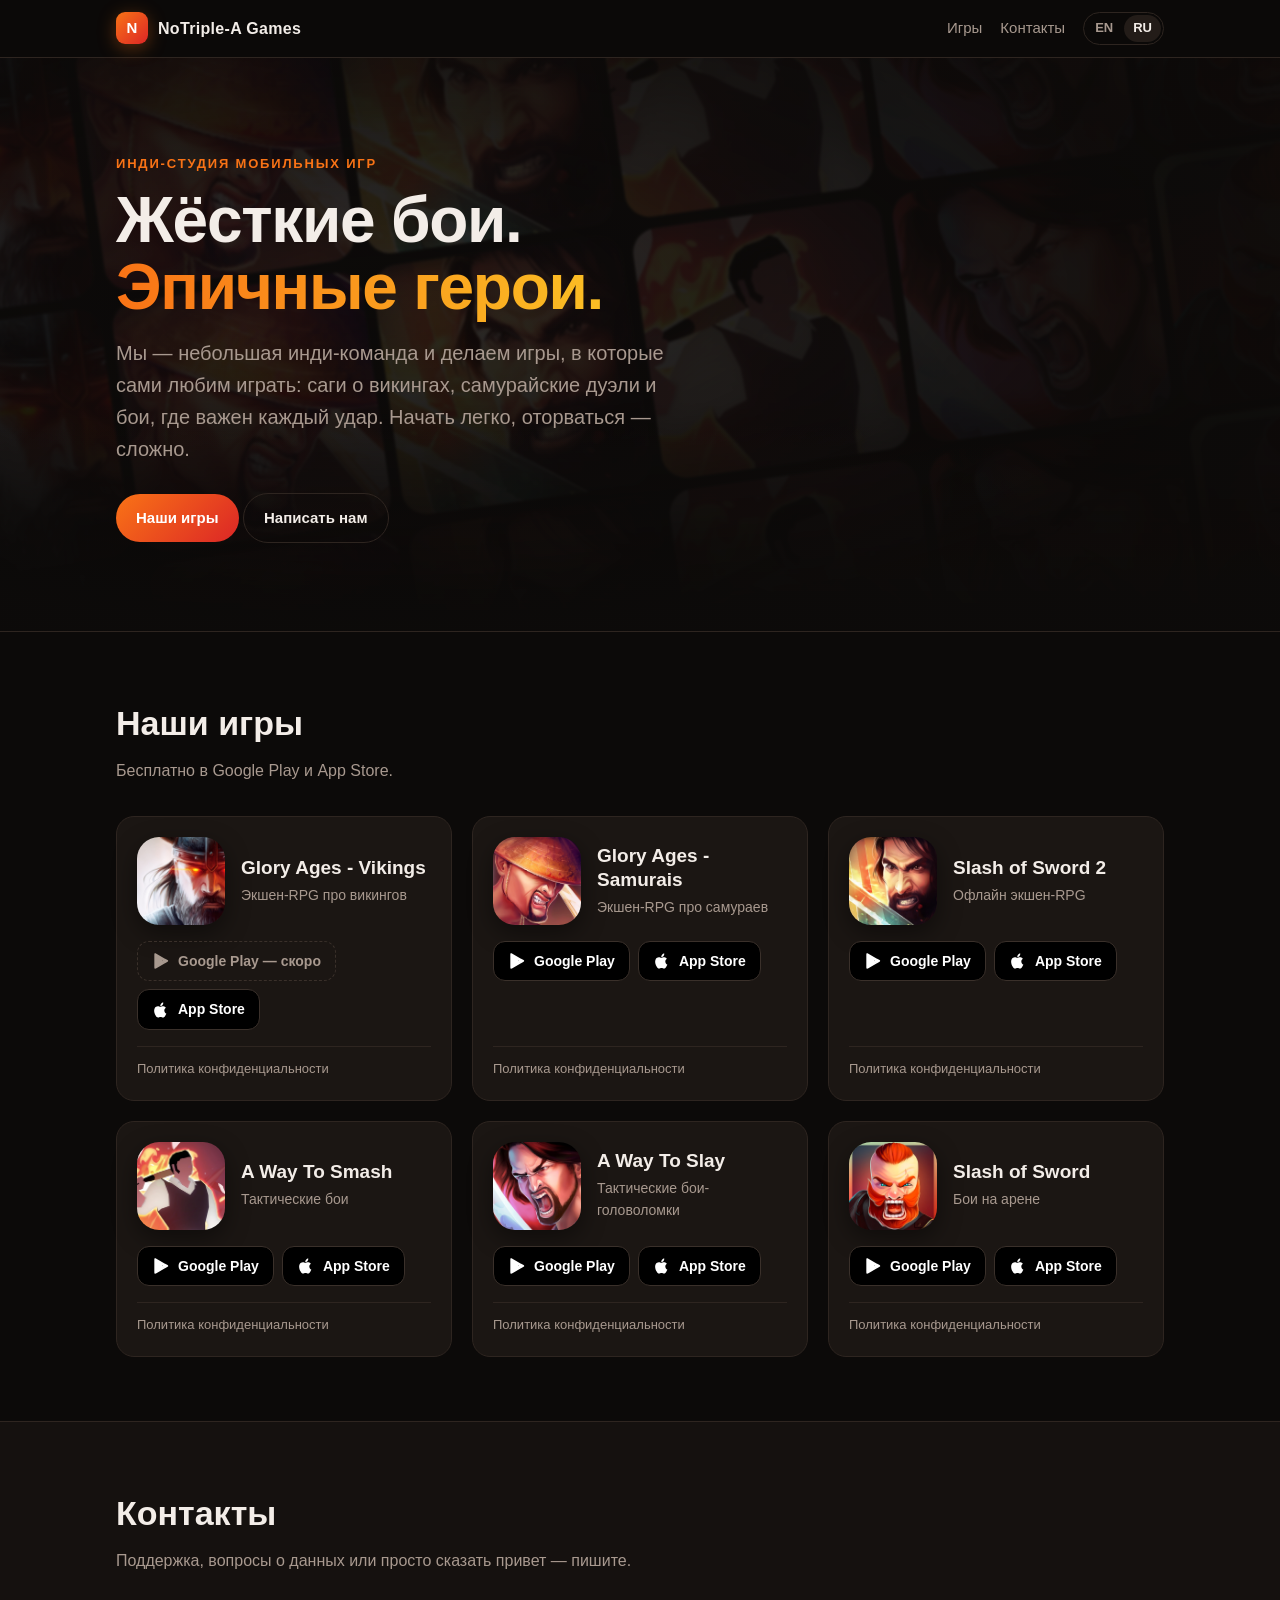
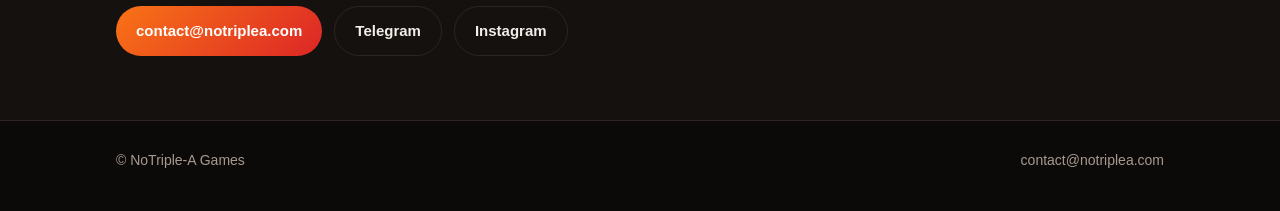
==== ru/index.html @ c4128b80 "Сайт на двух языках (EN/RU), новый текст главной, место под логотип Co-Authored-By: Claude Opus 5.5 " ====
<!doctype html>
<html lang="ru">
<head>
<meta charset="utf-8">
<meta name="viewport" content="width=device-width, initial-scale=1">
<title>NoTriple-A Games — мобильные экшен-игры</title>
<meta name="description" content="NoTriple-A Games — небольшая инди-студия: экшен-RPG и тактические бои для Android и iOS.">
<meta name="theme-color" content="#0c0a09">
<link rel="canonical" href="https://notriplea.com/ru/">
<link rel="alternate" hreflang="en" href="https://notriplea.com/">
<link rel="alternate" hreflang="ru" href="https://notriplea.com/ru/">
<link rel="alternate" hreflang="x-default" href="https://notriplea.com/">
<link rel="icon" href="data:image/svg+xml,%3Csvg xmlns='http://www.w3.org/2000/svg' viewBox='0 0 64 64'%3E%3Cdefs%3E%3ClinearGradient id='g' x1='0' y1='0' x2='1' y2='1'%3E%3Cstop offset='0' stop-color='%23f97316'/%3E%3Cstop offset='1' stop-color='%23dc2626'/%3E%3C/linearGradient%3E%3C/defs%3E%3Crect width='64' height='64' rx='16' fill='url(%23g)'/%3E%3Ctext x='32' y='44' font-family='Arial,sans-serif' font-size='34' font-weight='900' text-anchor='middle' fill='white'%3EN%3C/text%3E%3C/svg%3E">
<meta property="og:type" content="website">
<meta property="og:site_name" content="NoTriple-A Games">
<meta property="og:title" content="NoTriple-A Games — мобильные экшен-игры">
<meta property="og:description" content="NoTriple-A Games — небольшая инди-студия: экшен-RPG и тактические бои для Android и iOS.">
<meta property="og:url" content="https://notriplea.com/ru/">
<meta property="og:image" content="https://notriplea.com/assets/icons/glory-ages-vikings.jpg">
<link rel="stylesheet" href="/style.css">
</head>
<body>
<header class="topbar"><div class="inner">
  <a class="brand" href="/ru/"><span class="mark">N</span>NoTriple-A Games</a>
  <nav><a href="/ru/#games">Игры</a> <a href="/ru/#contact">Контакты</a> <span class="lang"><a href="/" data-lang="en">EN</a> <strong>RU</strong></span></nav>
</div></header>

<section class="hero">
  <div class="mosaic" aria-hidden="true"><img src="/assets/icons/glory-ages-vikings.jpg" alt=""><img src="/assets/icons/glory-ages-samurais.jpg" alt=""><img src="/assets/icons/slash-of-sword-2.jpg" alt=""><img src="/assets/icons/a-way-to-smash.jpg" alt=""><img src="/assets/icons/a-way-to-slay.jpg" alt=""><img src="/assets/icons/slash-of-sword.jpg" alt=""><img src="/assets/icons/glory-ages-vikings.jpg" alt=""><img src="/assets/icons/glory-ages-samurais.jpg" alt=""><img src="/assets/icons/slash-of-sword-2.jpg" alt=""><img src="/assets/icons/a-way-to-smash.jpg" alt=""><img src="/assets/icons/a-way-to-slay.jpg" alt=""><img src="/assets/icons/slash-of-sword.jpg" alt=""><img src="/assets/icons/glory-ages-vikings.jpg" alt=""><img src="/assets/icons/glory-ages-samurais.jpg" alt=""><img src="/assets/icons/slash-of-sword-2.jpg" alt=""><img src="/assets/icons/a-way-to-smash.jpg" alt=""><img src="/assets/icons/a-way-to-slay.jpg" alt=""><img src="/assets/icons/slash-of-sword.jpg" alt=""><img src="/assets/icons/glory-ages-vikings.jpg" alt=""><img src="/assets/icons/glory-ages-samurais.jpg" alt=""><img src="/assets/icons/slash-of-sword-2.jpg" alt=""><img src="/assets/icons/a-way-to-smash.jpg" alt=""><img src="/assets/icons/a-way-to-slay.jpg" alt=""><img src="/assets/icons/slash-of-sword.jpg" alt=""></div>
  <div class="content">
    <p class="eyebrow">Инди-студия мобильных игр</p>
    <h1>Жёсткие бои.<br><span>Эпичные герои.</span></h1>
    <p class="lead">Мы — небольшая инди-команда и делаем игры, в которые сами любим играть: саги о викингах, самурайские дуэли и бои, где важен каждый удар. Начать легко, оторваться — сложно.</p>
    <a class="btn" href="#games">Наши игры</a>
    <a class="btn ghost" href="#contact">Написать нам</a>
  </div>
</section>

<section class="section" id="games">
  <h2>Наши игры</h2>
  <p class="sub">Бесплатно в Google Play и App Store.</p>
  <ul class="games">
  <li class="game">
    <div class="head">
      <img class="icon" src="/assets/icons/glory-ages-vikings.jpg" alt="Glory Ages - Vikings — иконка" width="88" height="88" loading="lazy">
      <div><h3>Glory Ages - Vikings</h3><p class="tag">Экшен-RPG про викингов</p></div>
    </div>
    <div class="stores">
      <span class="store soon"><svg viewBox="0 0 24 24" aria-hidden="true"><path d="M3.6 1.8c-.3.3-.5.8-.5 1.4v17.6c0 .6.2 1.1.5 1.4l.1.1L13.5 12v-.2L3.7 1.7l-.1.1zm13.2 13.5L13.5 12v-.2l3.3-3.3.1.1 3.9 2.2c1.1.6 1.1 1.7 0 2.3l-3.9 2.2h-.1zm-.1.1L13.5 12 3.6 21.9c.4.4 1 .4 1.7.1l11.4-6.6M16.7 8.6 5.3 2c-.7-.4-1.3-.3-1.7.1l9.9 9.9 3.2-3.4z"/></svg>Google Play — скоро</span>
      <a class="store" href="https://apps.apple.com/app/id6754191922" target="_blank" rel="noopener"><svg viewBox="0 0 24 24" aria-hidden="true"><path d="M16.4 12.6c0-2.5 2-3.6 2.1-3.7-1.2-1.7-3-1.9-3.6-2-1.5-.2-3 .9-3.8.9-.8 0-2-.9-3.3-.9-1.7 0-3.3 1-4.1 2.5-1.8 3.1-.5 7.6 1.3 10.1.8 1.2 1.8 2.6 3.1 2.5 1.3-.1 1.7-.8 3.3-.8 1.5 0 1.9.8 3.3.8 1.4 0 2.2-1.2 3-2.5 1-1.4 1.4-2.8 1.4-2.8s-2.7-1-2.7-4.1zM14 5.2c.7-.8 1.2-2 1-3.2-1 0-2.2.7-2.9 1.5-.6.7-1.2 1.9-1 3.1 1.1.1 2.2-.6 2.9-1.4z"/></svg>App Store</a>
    </div>
    <div class="legal"><a href="/glory-ages-vikings/privacy/ru/">Политика конфиденциальности</a></div>
  </li>
  <li class="game">
    <div class="head">
      <img class="icon" src="/assets/icons/glory-ages-samurais.jpg" alt="Glory Ages - Samurais — иконка" width="88" height="88" loading="lazy">
      <div><h3>Glory Ages - Samurais</h3><p class="tag">Экшен-RPG про самураев</p></div>
    </div>
    <div class="stores">
      <a class="store" href="https://play.google.com/store/apps/details?id=com.lalapp.gloryagessamurais" target="_blank" rel="noopener"><svg viewBox="0 0 24 24" aria-hidden="true"><path d="M3.6 1.8c-.3.3-.5.8-.5 1.4v17.6c0 .6.2 1.1.5 1.4l.1.1L13.5 12v-.2L3.7 1.7l-.1.1zm13.2 13.5L13.5 12v-.2l3.3-3.3.1.1 3.9 2.2c1.1.6 1.1 1.7 0 2.3l-3.9 2.2h-.1zm-.1.1L13.5 12 3.6 21.9c.4.4 1 .4 1.7.1l11.4-6.6M16.7 8.6 5.3 2c-.7-.4-1.3-.3-1.7.1l9.9 9.9 3.2-3.4z"/></svg>Google Play</a>
      <a class="store" href="https://apps.apple.com/app/id1440521281" target="_blank" rel="noopener"><svg viewBox="0 0 24 24" aria-hidden="true"><path d="M16.4 12.6c0-2.5 2-3.6 2.1-3.7-1.2-1.7-3-1.9-3.6-2-1.5-.2-3 .9-3.8.9-.8 0-2-.9-3.3-.9-1.7 0-3.3 1-4.1 2.5-1.8 3.1-.5 7.6 1.3 10.1.8 1.2 1.8 2.6 3.1 2.5 1.3-.1 1.7-.8 3.3-.8 1.5 0 1.9.8 3.3.8 1.4 0 2.2-1.2 3-2.5 1-1.4 1.4-2.8 1.4-2.8s-2.7-1-2.7-4.1zM14 5.2c.7-.8 1.2-2 1-3.2-1 0-2.2.7-2.9 1.5-.6.7-1.2 1.9-1 3.1 1.1.1 2.2-.6 2.9-1.4z"/></svg>App Store</a>
    </div>
    <div class="legal"><a href="/glory-ages-samurais/privacy/ru/">Политика конфиденциальности</a></div>
  </li>
  <li class="game">
    <div class="head">
      <img class="icon" src="/assets/icons/slash-of-sword-2.jpg" alt="Slash of Sword 2 — иконка" width="88" height="88" loading="lazy">
      <div><h3>Slash of Sword 2</h3><p class="tag">Офлайн экшен-RPG</p></div>
    </div>
    <div class="stores">
      <a class="store" href="https://play.google.com/store/apps/details?id=com.Notriplea.SlashOfSwordRebelliousJousting" target="_blank" rel="noopener"><svg viewBox="0 0 24 24" aria-hidden="true"><path d="M3.6 1.8c-.3.3-.5.8-.5 1.4v17.6c0 .6.2 1.1.5 1.4l.1.1L13.5 12v-.2L3.7 1.7l-.1.1zm13.2 13.5L13.5 12v-.2l3.3-3.3.1.1 3.9 2.2c1.1.6 1.1 1.7 0 2.3l-3.9 2.2h-.1zm-.1.1L13.5 12 3.6 21.9c.4.4 1 .4 1.7.1l11.4-6.6M16.7 8.6 5.3 2c-.7-.4-1.3-.3-1.7.1l9.9 9.9 3.2-3.4z"/></svg>Google Play</a>
      <a class="store" href="https://apps.apple.com/app/id1526820470" target="_blank" rel="noopener"><svg viewBox="0 0 24 24" aria-hidden="true"><path d="M16.4 12.6c0-2.5 2-3.6 2.1-3.7-1.2-1.7-3-1.9-3.6-2-1.5-.2-3 .9-3.8.9-.8 0-2-.9-3.3-.9-1.7 0-3.3 1-4.1 2.5-1.8 3.1-.5 7.6 1.3 10.1.8 1.2 1.8 2.6 3.1 2.5 1.3-.1 1.7-.8 3.3-.8 1.5 0 1.9.8 3.3.8 1.4 0 2.2-1.2 3-2.5 1-1.4 1.4-2.8 1.4-2.8s-2.7-1-2.7-4.1zM14 5.2c.7-.8 1.2-2 1-3.2-1 0-2.2.7-2.9 1.5-.6.7-1.2 1.9-1 3.1 1.1.1 2.2-.6 2.9-1.4z"/></svg>App Store</a>
    </div>
    <div class="legal"><a href="/slash-of-sword-2/privacy/ru/">Политика конфиденциальности</a></div>
  </li>
  <li class="game">
    <div class="head">
      <img class="icon" src="/assets/icons/a-way-to-smash.jpg" alt="A Way To Smash — иконка" width="88" height="88" loading="lazy">
      <div><h3>A Way To Smash</h3><p class="tag">Тактические бои</p></div>
    </div>
    <div class="stores">
      <a class="store" href="https://play.google.com/store/apps/details?id=com.notriplea.awaytosmash" target="_blank" rel="noopener"><svg viewBox="0 0 24 24" aria-hidden="true"><path d="M3.6 1.8c-.3.3-.5.8-.5 1.4v17.6c0 .6.2 1.1.5 1.4l.1.1L13.5 12v-.2L3.7 1.7l-.1.1zm13.2 13.5L13.5 12v-.2l3.3-3.3.1.1 3.9 2.2c1.1.6 1.1 1.7 0 2.3l-3.9 2.2h-.1zm-.1.1L13.5 12 3.6 21.9c.4.4 1 .4 1.7.1l11.4-6.6M16.7 8.6 5.3 2c-.7-.4-1.3-.3-1.7.1l9.9 9.9 3.2-3.4z"/></svg>Google Play</a>
      <a class="store" href="https://apps.apple.com/app/id6447623271" target="_blank" rel="noopener"><svg viewBox="0 0 24 24" aria-hidden="true"><path d="M16.4 12.6c0-2.5 2-3.6 2.1-3.7-1.2-1.7-3-1.9-3.6-2-1.5-.2-3 .9-3.8.9-.8 0-2-.9-3.3-.9-1.7 0-3.3 1-4.1 2.5-1.8 3.1-.5 7.6 1.3 10.1.8 1.2 1.8 2.6 3.1 2.5 1.3-.1 1.7-.8 3.3-.8 1.5 0 1.9.8 3.3.8 1.4 0 2.2-1.2 3-2.5 1-1.4 1.4-2.8 1.4-2.8s-2.7-1-2.7-4.1zM14 5.2c.7-.8 1.2-2 1-3.2-1 0-2.2.7-2.9 1.5-.6.7-1.2 1.9-1 3.1 1.1.1 2.2-.6 2.9-1.4z"/></svg>App Store</a>
    </div>
    <div class="legal"><a href="/a-way-to-smash/privacy/ru/">Политика конфиденциальности</a></div>
  </li>
  <li class="game">
    <div class="head">
      <img class="icon" src="/assets/icons/a-way-to-slay.jpg" alt="A Way To Slay — иконка" width="88" height="88" loading="lazy">
      <div><h3>A Way To Slay</h3><p class="tag">Тактические бои-головоломки</p></div>
    </div>
    <div class="stores">
      <a class="store" href="https://play.google.com/store/apps/details?id=com.lalapp.waytoslay" target="_blank" rel="noopener"><svg viewBox="0 0 24 24" aria-hidden="true"><path d="M3.6 1.8c-.3.3-.5.8-.5 1.4v17.6c0 .6.2 1.1.5 1.4l.1.1L13.5 12v-.2L3.7 1.7l-.1.1zm13.2 13.5L13.5 12v-.2l3.3-3.3.1.1 3.9 2.2c1.1.6 1.1 1.7 0 2.3l-3.9 2.2h-.1zm-.1.1L13.5 12 3.6 21.9c.4.4 1 .4 1.7.1l11.4-6.6M16.7 8.6 5.3 2c-.7-.4-1.3-.3-1.7.1l9.9 9.9 3.2-3.4z"/></svg>Google Play</a>
      <a class="store" href="https://apps.apple.com/app/id1416226967" target="_blank" rel="noopener"><svg viewBox="0 0 24 24" aria-hidden="true"><path d="M16.4 12.6c0-2.5 2-3.6 2.1-3.7-1.2-1.7-3-1.9-3.6-2-1.5-.2-3 .9-3.8.9-.8 0-2-.9-3.3-.9-1.7 0-3.3 1-4.1 2.5-1.8 3.1-.5 7.6 1.3 10.1.8 1.2 1.8 2.6 3.1 2.5 1.3-.1 1.7-.8 3.3-.8 1.5 0 1.9.8 3.3.8 1.4 0 2.2-1.2 3-2.5 1-1.4 1.4-2.8 1.4-2.8s-2.7-1-2.7-4.1zM14 5.2c.7-.8 1.2-2 1-3.2-1 0-2.2.7-2.9 1.5-.6.7-1.2 1.9-1 3.1 1.1.1 2.2-.6 2.9-1.4z"/></svg>App Store</a>
    </div>
    <div class="legal"><a href="/a-way-to-slay/privacy/ru/">Политика конфиденциальности</a></div>
  </li>
  <li class="game">
    <div class="head">
      <img class="icon" src="/assets/icons/slash-of-sword.jpg" alt="Slash of Sword — иконка" width="88" height="88" loading="lazy">
      <div><h3>Slash of Sword</h3><p class="tag">Бои на арене</p></div>
    </div>
    <div class="stores">
      <a class="store" href="https://play.google.com/store/apps/details?id=com.lalapp.slashofsword" target="_blank" rel="noopener"><svg viewBox="0 0 24 24" aria-hidden="true"><path d="M3.6 1.8c-.3.3-.5.8-.5 1.4v17.6c0 .6.2 1.1.5 1.4l.1.1L13.5 12v-.2L3.7 1.7l-.1.1zm13.2 13.5L13.5 12v-.2l3.3-3.3.1.1 3.9 2.2c1.1.6 1.1 1.7 0 2.3l-3.9 2.2h-.1zm-.1.1L13.5 12 3.6 21.9c.4.4 1 .4 1.7.1l11.4-6.6M16.7 8.6 5.3 2c-.7-.4-1.3-.3-1.7.1l9.9 9.9 3.2-3.4z"/></svg>Google Play</a>
      <a class="store" href="https://apps.apple.com/app/id1349721463" target="_blank" rel="noopener"><svg viewBox="0 0 24 24" aria-hidden="true"><path d="M16.4 12.6c0-2.5 2-3.6 2.1-3.7-1.2-1.7-3-1.9-3.6-2-1.5-.2-3 .9-3.8.9-.8 0-2-.9-3.3-.9-1.7 0-3.3 1-4.1 2.5-1.8 3.1-.5 7.6 1.3 10.1.8 1.2 1.8 2.6 3.1 2.5 1.3-.1 1.7-.8 3.3-.8 1.5 0 1.9.8 3.3.8 1.4 0 2.2-1.2 3-2.5 1-1.4 1.4-2.8 1.4-2.8s-2.7-1-2.7-4.1zM14 5.2c.7-.8 1.2-2 1-3.2-1 0-2.2.7-2.9 1.5-.6.7-1.2 1.9-1 3.1 1.1.1 2.2-.6 2.9-1.4z"/></svg>App Store</a>
    </div>
    <div class="legal"><a href="/slash-of-sword/privacy/ru/">Политика конфиденциальности</a></div>
  </li>
  </ul>
</section>

<section class="contact" id="contact">
  <div class="section">
    <h2>Контакты</h2>
    <p class="sub">Поддержка, вопросы о данных или просто сказать привет — пишите.</p>
    <div class="links">
      <a class="btn" href="mailto:contact@notriplea.com">contact@notriplea.com</a>
      <a class="btn ghost" href="https://t.me/NoTripleA" target="_blank" rel="noopener">Telegram</a>
      <a class="btn ghost" href="https://www.instagram.com/notriplea/" target="_blank" rel="noopener">Instagram</a>
    </div>
  </div>
</section>

<footer class="site">
  <span>© NoTriple-A Games</span>
  <span><a href="mailto:contact@notriplea.com">contact@notriplea.com</a></span>
</footer>
<script>
(function(){
  try {
    document.querySelectorAll('[data-lang]').forEach(function(a){
      a.addEventListener('click', function(){ localStorage.setItem('lang', a.getAttribute('data-lang')); });
    });
    if (location.pathname === '/' && !localStorage.getItem('lang') &&
        /^ru|^uk|^be|^kk|^uz/i.test(navigator.language || '')) location.replace('/ru/');
  } catch (e) {}
})();
</script>
</body>
</html>
---- style.css ----
:root {
  --bg: #0c0a09;
  --bg-2: #15110f;
  --card: #1b1613;
  --card-hover: #231c18;
  --line: #2e2520;
  --text: #f3ede8;
  --muted: #a8998f;
  --accent: #f97316;
  --accent-2: #dc2626;
  --radius: 18px;
  --max: 1080px;
}
* { box-sizing: border-box; }
html { scroll-behavior: smooth; }
body {
  margin: 0;
  background: var(--bg);
  color: var(--text);
  font: 16px/1.6 "Inter", -apple-system, BlinkMacSystemFont, "Segoe UI", Roboto, Arial, sans-serif;
  -webkit-font-smoothing: antialiased;
}
a { color: var(--accent); text-decoration: none; }
a:hover { text-decoration: underline; }
img { display: block; max-width: 100%; }

/* ---------- шапка ---------- */
.topbar {
  position: sticky; top: 0; z-index: 10;
  background: rgba(12, 10, 9, 0.82);
  backdrop-filter: blur(12px); -webkit-backdrop-filter: blur(12px);
  border-bottom: 1px solid var(--line);
}
.topbar .inner {
  max-width: var(--max); margin: 0 auto; padding: 12px 16px;
  display: flex; align-items: center; justify-content: space-between; gap: 16px;
}
.brand { display: flex; align-items: center; gap: 10px; color: var(--text); font-weight: 800; letter-spacing: 0.02em; }
.brand:hover { text-decoration: none; }
.brand .mark {
  width: 32px; height: 32px; border-radius: 9px;
  background: linear-gradient(135deg, var(--accent), var(--accent-2));
  display: grid; place-items: center; color: #fff; font-weight: 900; font-size: 15px;
  box-shadow: 0 4px 18px rgba(249, 115, 22, 0.35);
}
.topbar nav { display: flex; gap: 18px; font-size: 15px; }
.topbar nav a { color: var(--muted); }
.topbar nav a:hover, .topbar nav strong { color: var(--text); text-decoration: none; }

/* ---------- главная: обложка ---------- */
.hero { position: relative; overflow: hidden; border-bottom: 1px solid var(--line); }
.hero .mosaic {
  position: absolute; inset: -40px; display: grid;
  grid-template-columns: repeat(6, 1fr); gap: 10px;
  transform: rotate(-8deg) scale(1.15); opacity: 0.22; filter: saturate(1.1) blur(1px);
}
.hero .mosaic img { width: 100%; aspect-ratio: 1; object-fit: cover; border-radius: 22px; }
.hero::after {
  content: ""; position: absolute; inset: 0;
  background:
    radial-gradient(ellipse at 30% 40%, rgba(12, 10, 9, 0.35), rgba(12, 10, 9, 0.92) 70%),
    linear-gradient(to bottom, rgba(12, 10, 9, 0) 60%, var(--bg));
}
.hero .content { position: relative; z-index: 1; max-width: var(--max); margin: 0 auto; padding: 96px 16px 88px; }
.eyebrow { color: var(--accent); font-weight: 700; text-transform: uppercase; letter-spacing: 0.14em; font-size: 13px; margin: 0 0 12px; }
.hero h1 { font-size: clamp(36px, 7vw, 64px); line-height: 1.05; margin: 0 0 16px; font-weight: 900; letter-spacing: -0.02em; }
.hero h1 span {
  background: linear-gradient(90deg, var(--accent), #fbbf24);
  -webkit-background-clip: text; background-clip: text; color: transparent;
}
.hero p.lead { color: var(--muted); font-size: clamp(17px, 2.4vw, 20px); max-width: 560px; margin: 0 0 28px; }
.btn {
  display: inline-flex; align-items: center; gap: 8px;
  padding: 12px 20px; border-radius: 999px; font-weight: 700; font-size: 15px;
  background: linear-gradient(135deg, var(--accent), var(--accent-2)); color: #fff;
}
.btn:hover { text-decoration: none; filter: brightness(1.08); }
.btn.ghost { background: transparent; border: 1px solid var(--line); color: var(--text); }

/* ---------- секции ---------- */
.section { max-width: var(--max); margin: 0 auto; padding: 64px 16px; }
.section h2 { font-size: clamp(26px, 4vw, 34px); margin: 0 0 8px; font-weight: 800; }
.section .sub { color: var(--muted); margin: 0 0 32px; }

/* ---------- карточки игр ---------- */
.games { display: grid; grid-template-columns: repeat(auto-fill, minmax(min(300px, 100%), 1fr)); gap: 20px; list-style: none; margin: 0; padding: 0; }
.game {
  background: var(--card); border: 1px solid var(--line); border-radius: var(--radius);
  padding: 20px; display: flex; flex-direction: column; gap: 16px;
  transition: transform 0.2s ease, background 0.2s ease, border-color 0.2s ease;
}
.game:hover { transform: translateY(-3px); background: var(--card-hover); border-color: rgba(249, 115, 22, 0.35); }
.game .head { display: flex; gap: 16px; align-items: center; }
.game .icon { width: 88px; height: 88px; border-radius: 22px; object-fit: cover; flex: none; box-shadow: 0 8px 24px rgba(0, 0, 0, 0.45); }
.game h3 { margin: 0 0 4px; font-size: 19px; line-height: 1.25; }
.game .tag { color: var(--muted); font-size: 14px; margin: 0; }
.stores { display: flex; gap: 8px; flex-wrap: wrap; }
.store {
  display: inline-flex; align-items: center; gap: 8px;
  padding: 8px 14px; border-radius: 12px; font-size: 14px; font-weight: 600;
  background: #000; border: 1px solid #3a302a; color: #fff;
}
.store:hover { text-decoration: none; border-color: var(--accent); }
.store svg { width: 18px; height: 18px; fill: currentColor; }
.store.soon { color: var(--muted); background: transparent; border-style: dashed; cursor: default; }
.game .legal { font-size: 13px; color: var(--muted); margin-top: auto; padding-top: 12px; border-top: 1px solid var(--line); }
.game .legal a { color: var(--muted); }
.game .legal a:hover { color: var(--text); }

/* ---------- контакты ---------- */
.contact { background: var(--bg-2); border-top: 1px solid var(--line); border-bottom: 1px solid var(--line); }
.contact .links { display: flex; gap: 12px; flex-wrap: wrap; }

/* ---------- подвал ---------- */
footer.site { max-width: var(--max); margin: 0 auto; padding: 28px 16px 40px; color: var(--muted); font-size: 14px; display: flex; justify-content: space-between; gap: 12px; flex-wrap: wrap; }
footer.site a { color: var(--muted); }

/* ---------- страница политики ---------- */
.doc { max-width: 760px; margin: 0 auto; padding: 48px 16px 64px; }
.doc .game-chip { display: flex; align-items: center; gap: 14px; margin-bottom: 20px; }
.doc .game-chip img { width: 56px; height: 56px; border-radius: 14px; object-fit: cover; }
.doc h1 { font-size: clamp(28px, 5vw, 38px); line-height: 1.15; margin: 0 0 6px; font-weight: 800; }
.doc .meta { color: var(--muted); margin: 0; }
.doc h2 { font-size: 21px; margin: 40px 0 10px; padding-top: 20px; border-top: 1px solid var(--line); }
.doc h3 { font-size: 17px; margin: 24px 0 6px; color: #fde0c8; }
.doc p, .doc li { color: #ddd3cc; overflow-wrap: anywhere; }
.doc ul { padding-left: 22px; }
.doc li { margin: 6px 0; }
.doc strong { color: var(--text); }
.doc .card {
  background: linear-gradient(135deg, rgba(249, 115, 22, 0.12), rgba(220, 38, 38, 0.06));
  border: 1px solid rgba(249, 115, 22, 0.3); border-radius: var(--radius); padding: 18px 22px; margin: 28px 0 8px;
}
.doc .card p { margin: 0; }

@media (max-width: 560px) {
  .topbar nav { gap: 12px; font-size: 14px; }
  .hero .content { padding: 72px 16px 64px; }
  .hero .mosaic { grid-template-columns: repeat(4, 1fr); }
  .game .icon { width: 72px; height: 72px; border-radius: 18px; }
}

/* ---------- логотип и языки ---------- */
.brand .logo { height: 34px; width: auto; }
.topbar nav { align-items: center; }
.topbar .lang { display: inline-flex; gap: 2px; padding: 2px; border: 1px solid var(--line); border-radius: 999px; font-size: 13px; font-weight: 700; }
.topbar .lang a, .topbar .lang strong { padding: 3px 9px; border-radius: 999px; }
.topbar .lang strong { background: var(--card-hover); color: var(--text); }
.brand { white-space: nowrap; }
@media (max-width: 560px) { .brand { font-size: 15px; } .topbar nav > a { display: none; } }
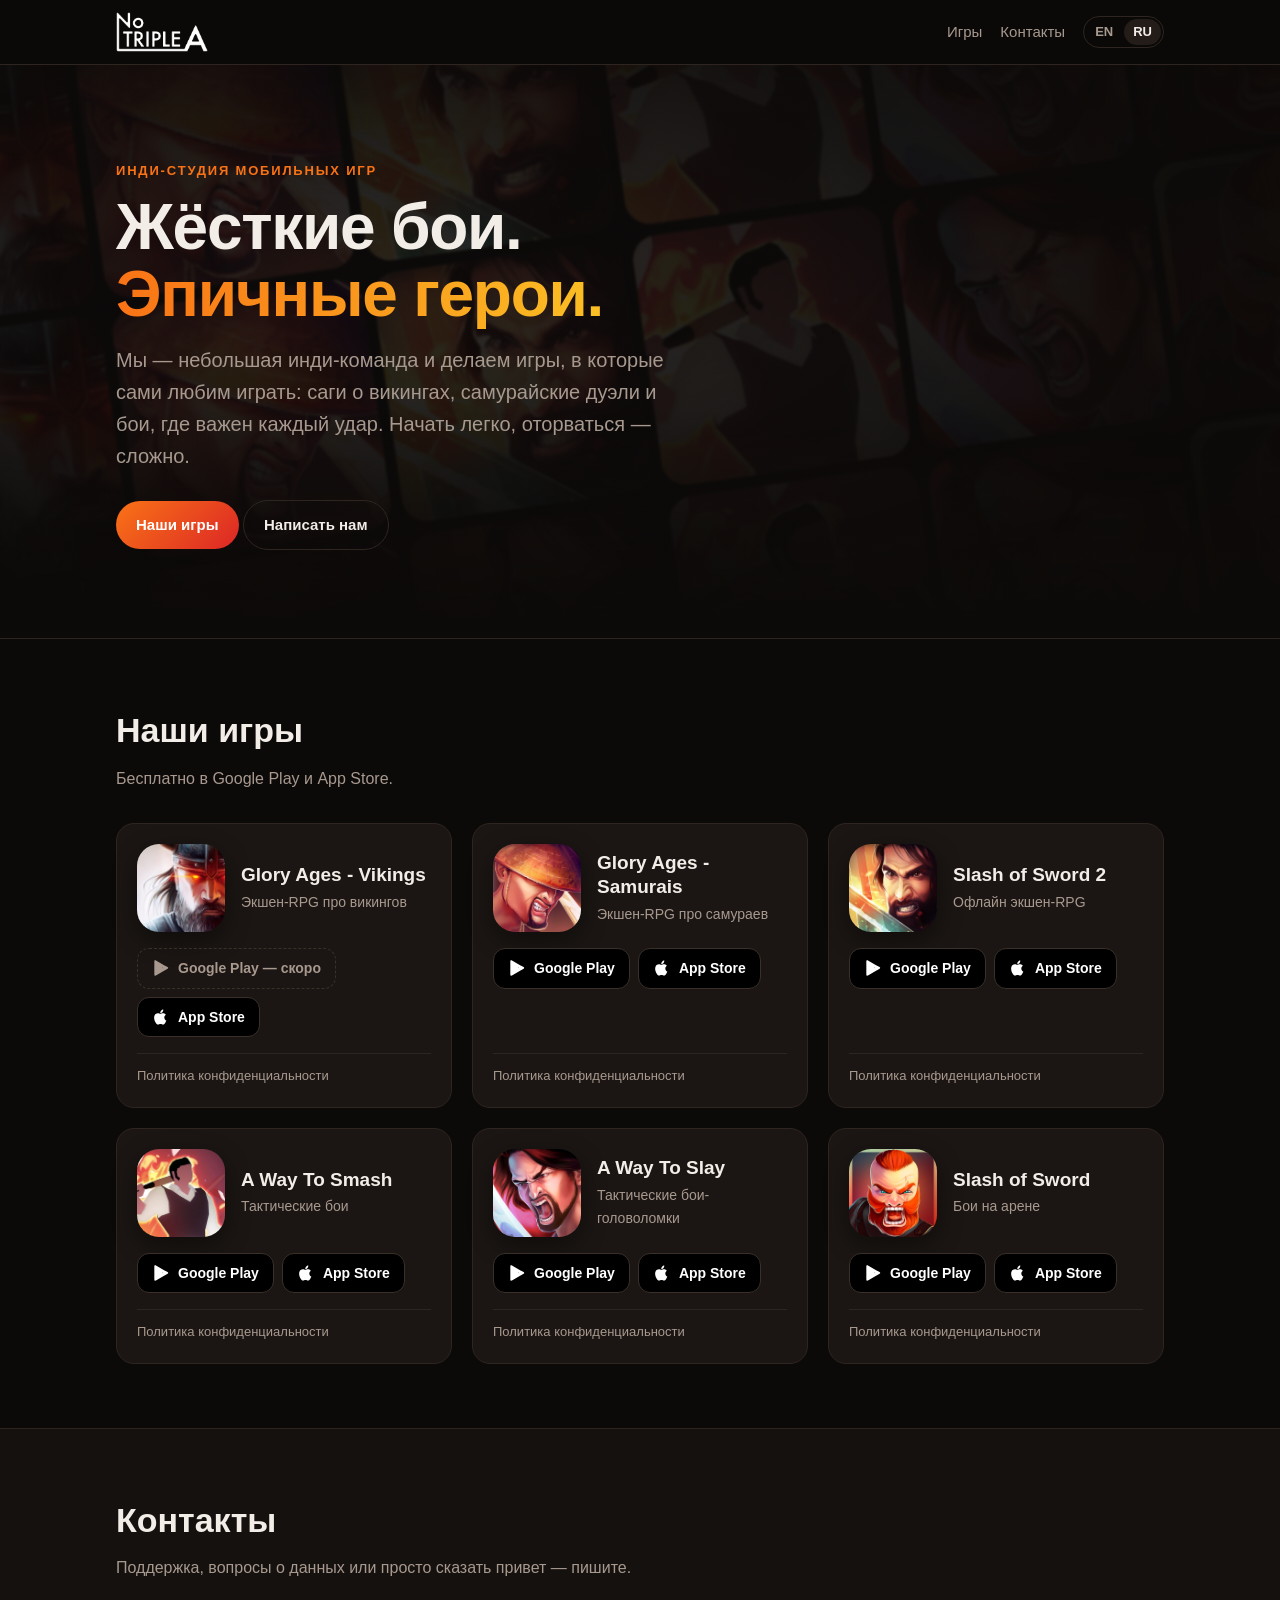
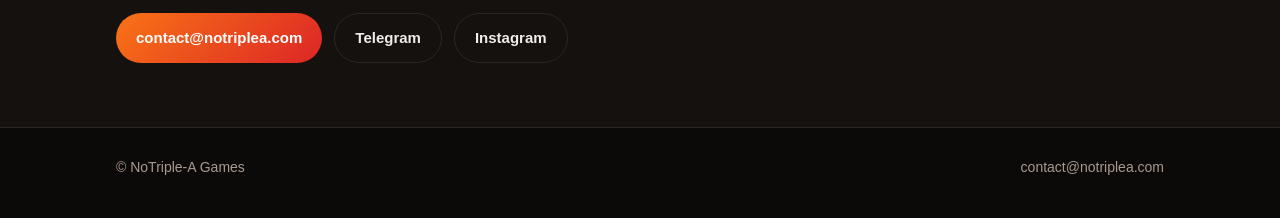
==== commit f7957111: "Логотип NoTriple-A в шапке Co-Authored-By: Claude Opus 5.5 <noreply@anthropic.com>" ====
--- a/ru/index.html
+++ b/ru/index.html
@@ -21,7 +21,7 @@
 </head>
 <body>
 <header class="topbar"><div class="inner">
-  <a class="brand" href="/ru/"><span class="mark">N</span>NoTriple-A Games</a>
+  <a class="brand" href="/ru/"><img class="logo" src="/assets/logo.png" alt="NoTriple-A Games"></a>
   <nav><a href="/ru/#games">Игры</a> <a href="/ru/#contact">Контакты</a> <span class="lang"><a href="/" data-lang="en">EN</a> <strong>RU</strong></span></nav>
 </div></header>
 
--- a/style.css
+++ b/style.css
@@ -141,7 +141,7 @@
 }
 
 /* ---------- логотип и языки ---------- */
-.brand .logo { height: 34px; width: auto; }
+.brand .logo { height: 40px; width: auto; }
 .topbar nav { align-items: center; }
 .topbar .lang { display: inline-flex; gap: 2px; padding: 2px; border: 1px solid var(--line); border-radius: 999px; font-size: 13px; font-weight: 700; }
 .topbar .lang a, .topbar .lang strong { padding: 3px 9px; border-radius: 999px; }
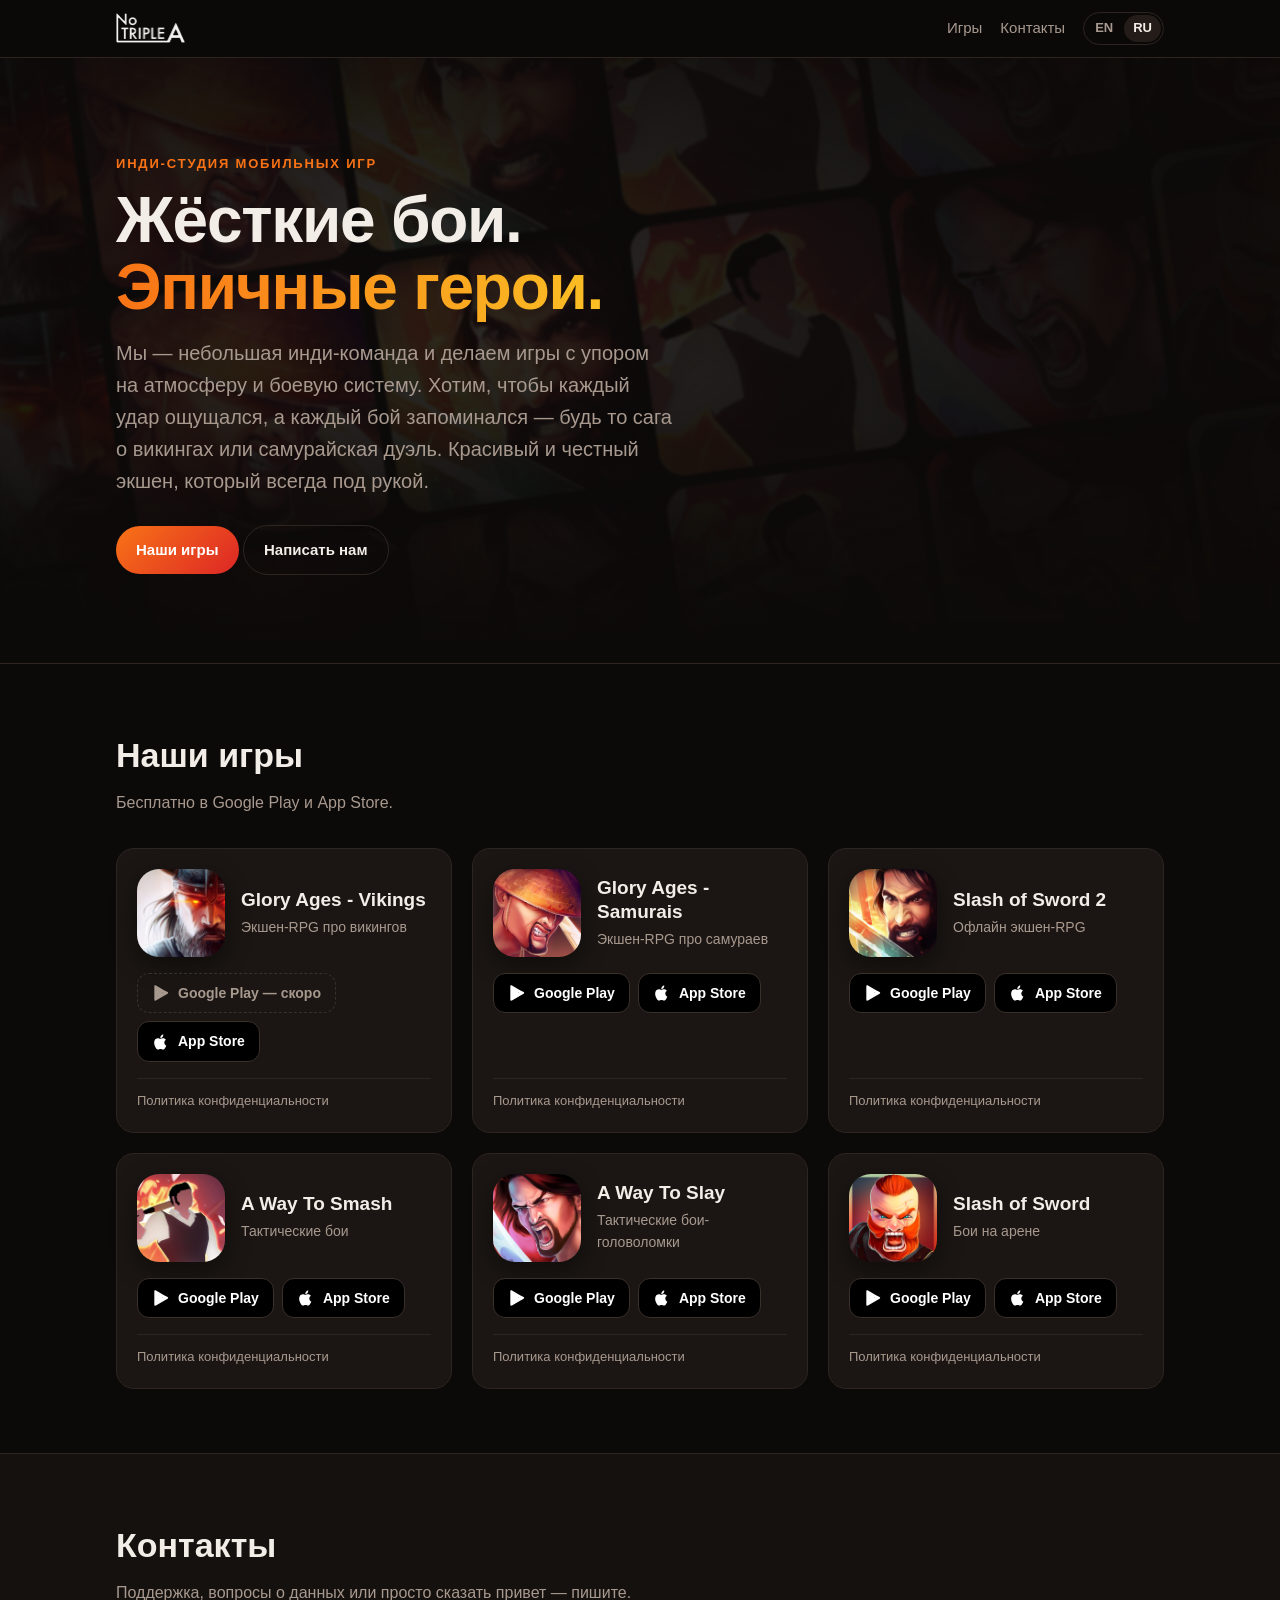
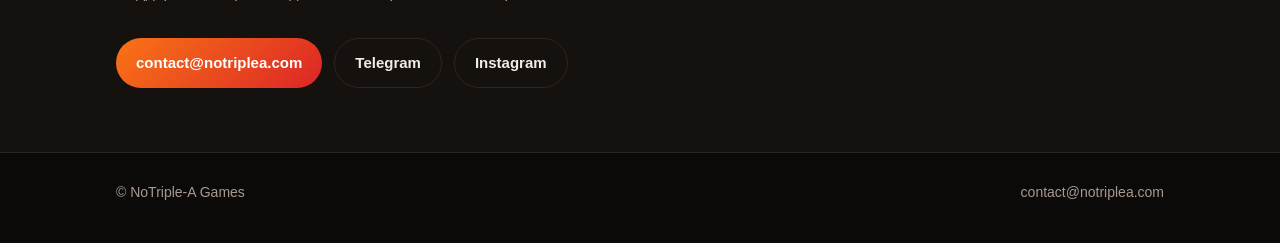
==== commit 6833acda: "Логотип меньше (30px, размер в теге), сброс кэша CSS, новый текст главной Co-Authored-By: Claude Opu" ====
--- a/ru/index.html
+++ b/ru/index.html
@@ -17,11 +17,11 @@
 <meta property="og:description" content="NoTriple-A Games — небольшая инди-студия: экшен-RPG и тактические бои для Android и iOS.">
 <meta property="og:url" content="https://notriplea.com/ru/">
 <meta property="og:image" content="https://notriplea.com/assets/icons/glory-ages-vikings.jpg">
-<link rel="stylesheet" href="/style.css">
+<link rel="stylesheet" href="/style.css?v=7ae4d39e">
 </head>
 <body>
 <header class="topbar"><div class="inner">
-  <a class="brand" href="/ru/"><img class="logo" src="/assets/logo.png" alt="NoTriple-A Games"></a>
+  <a class="brand" href="/ru/"><img class="logo" src="/assets/logo.png?v=7ae4d39e" alt="NoTriple-A Games" width="69" height="30"></a>
   <nav><a href="/ru/#games">Игры</a> <a href="/ru/#contact">Контакты</a> <span class="lang"><a href="/" data-lang="en">EN</a> <strong>RU</strong></span></nav>
 </div></header>
 
@@ -30,7 +30,7 @@
   <div class="content">
     <p class="eyebrow">Инди-студия мобильных игр</p>
     <h1>Жёсткие бои.<br><span>Эпичные герои.</span></h1>
-    <p class="lead">Мы — небольшая инди-команда и делаем игры, в которые сами любим играть: саги о викингах, самурайские дуэли и бои, где важен каждый удар. Начать легко, оторваться — сложно.</p>
+    <p class="lead">Мы — небольшая инди-команда и делаем игры с упором на атмосферу и боевую систему. Хотим, чтобы каждый удар ощущался, а каждый бой запоминался — будь то сага о викингах или самурайская дуэль. Красивый и честный экшен, который всегда под рукой.</p>
     <a class="btn" href="#games">Наши игры</a>
     <a class="btn ghost" href="#contact">Написать нам</a>
   </div>
--- a/style.css
+++ b/style.css
@@ -141,7 +141,7 @@
 }
 
 /* ---------- логотип и языки ---------- */
-.brand .logo { height: 40px; width: auto; }
+.brand .logo { height: 30px; width: auto; opacity: 0.95; }
 .topbar nav { align-items: center; }
 .topbar .lang { display: inline-flex; gap: 2px; padding: 2px; border: 1px solid var(--line); border-radius: 999px; font-size: 13px; font-weight: 700; }
 .topbar .lang a, .topbar .lang strong { padding: 3px 9px; border-radius: 999px; }
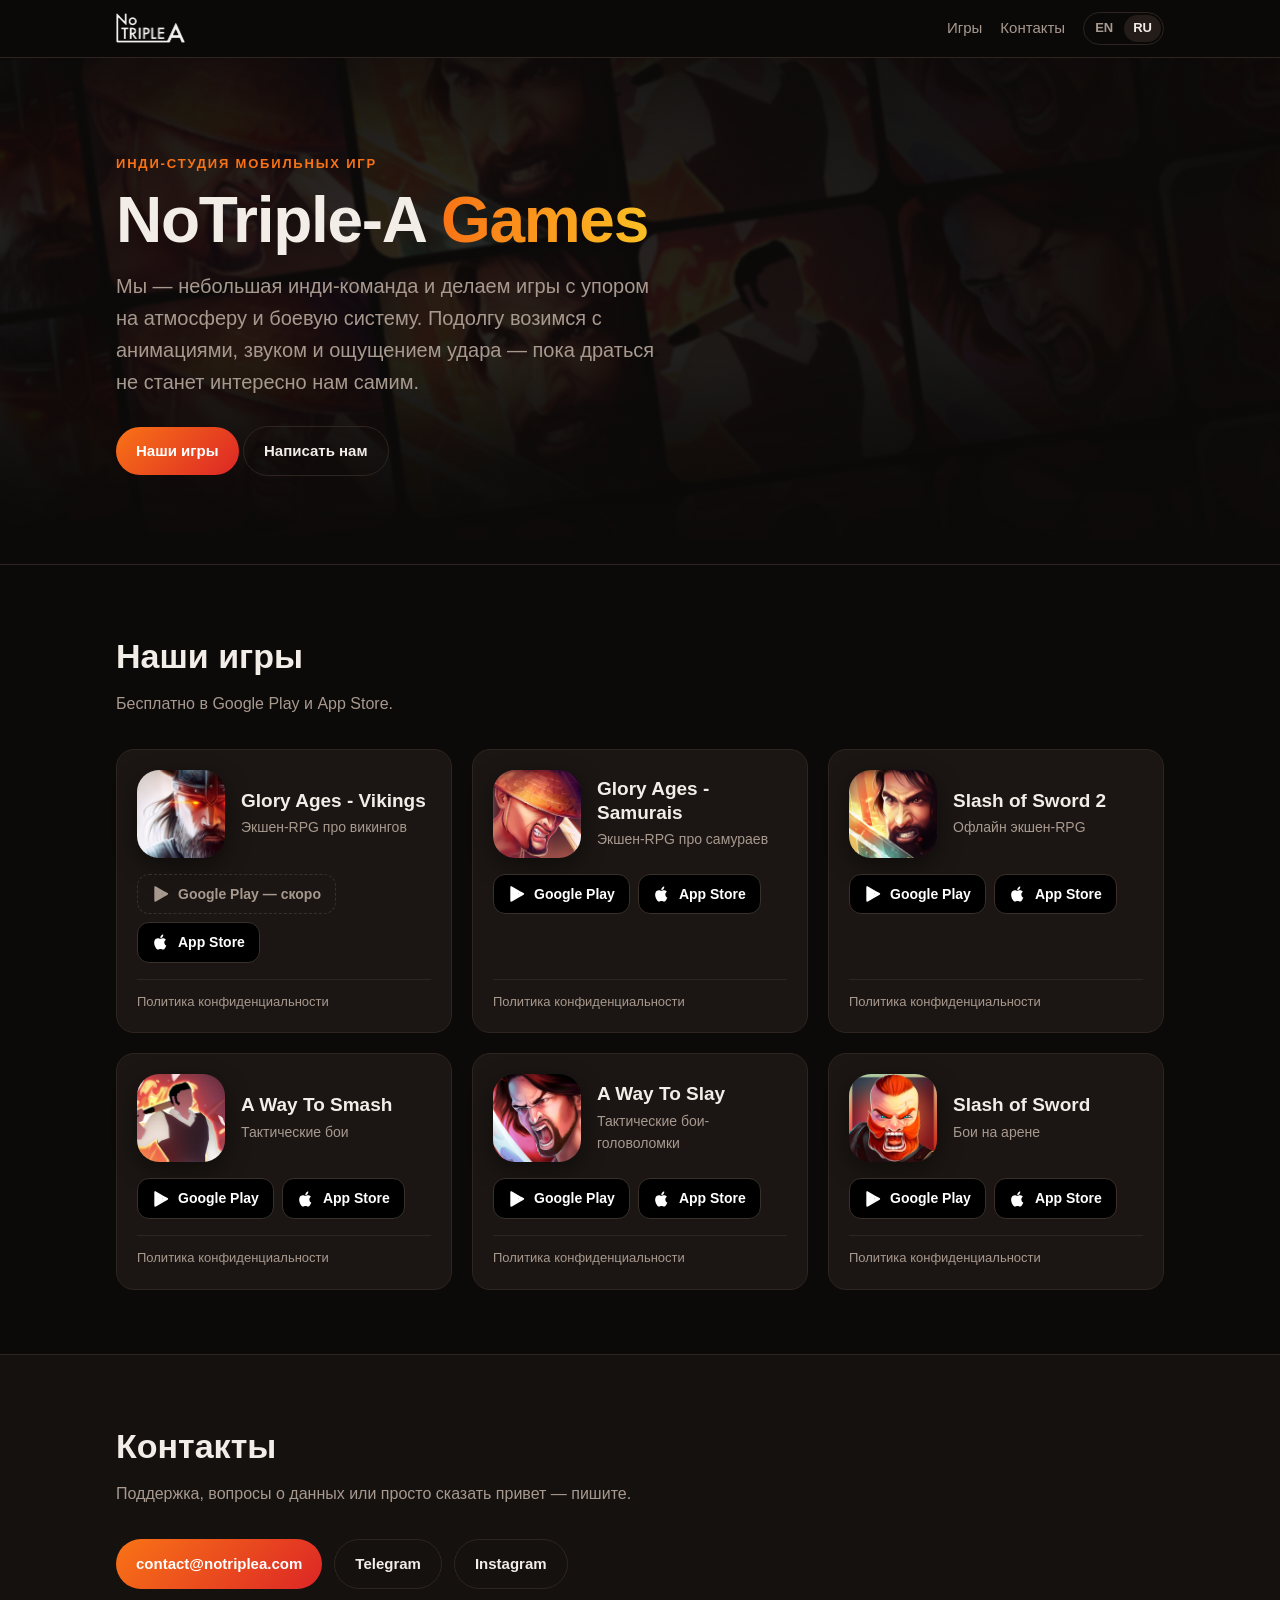
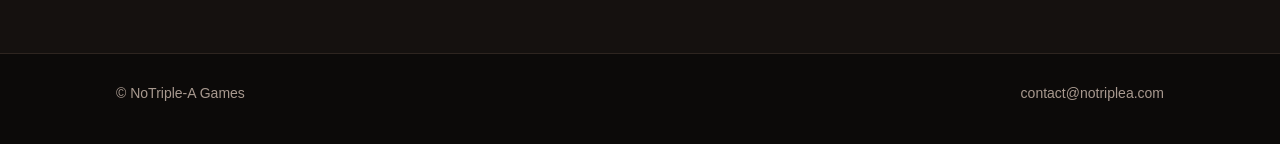
==== commit ce195e5d: "Главная: заголовок — название студии, проще текст Co-Authored-By: Claude Opus 5.5 <noreply@anthropic" ====
--- a/ru/index.html
+++ b/ru/index.html
@@ -29,8 +29,8 @@
   <div class="mosaic" aria-hidden="true"><img src="/assets/icons/glory-ages-vikings.jpg" alt=""><img src="/assets/icons/glory-ages-samurais.jpg" alt=""><img src="/assets/icons/slash-of-sword-2.jpg" alt=""><img src="/assets/icons/a-way-to-smash.jpg" alt=""><img src="/assets/icons/a-way-to-slay.jpg" alt=""><img src="/assets/icons/slash-of-sword.jpg" alt=""><img src="/assets/icons/glory-ages-vikings.jpg" alt=""><img src="/assets/icons/glory-ages-samurais.jpg" alt=""><img src="/assets/icons/slash-of-sword-2.jpg" alt=""><img src="/assets/icons/a-way-to-smash.jpg" alt=""><img src="/assets/icons/a-way-to-slay.jpg" alt=""><img src="/assets/icons/slash-of-sword.jpg" alt=""><img src="/assets/icons/glory-ages-vikings.jpg" alt=""><img src="/assets/icons/glory-ages-samurais.jpg" alt=""><img src="/assets/icons/slash-of-sword-2.jpg" alt=""><img src="/assets/icons/a-way-to-smash.jpg" alt=""><img src="/assets/icons/a-way-to-slay.jpg" alt=""><img src="/assets/icons/slash-of-sword.jpg" alt=""><img src="/assets/icons/glory-ages-vikings.jpg" alt=""><img src="/assets/icons/glory-ages-samurais.jpg" alt=""><img src="/assets/icons/slash-of-sword-2.jpg" alt=""><img src="/assets/icons/a-way-to-smash.jpg" alt=""><img src="/assets/icons/a-way-to-slay.jpg" alt=""><img src="/assets/icons/slash-of-sword.jpg" alt=""></div>
   <div class="content">
     <p class="eyebrow">Инди-студия мобильных игр</p>
-    <h1>Жёсткие бои.<br><span>Эпичные герои.</span></h1>
-    <p class="lead">Мы — небольшая инди-команда и делаем игры с упором на атмосферу и боевую систему. Хотим, чтобы каждый удар ощущался, а каждый бой запоминался — будь то сага о викингах или самурайская дуэль. Красивый и честный экшен, который всегда под рукой.</p>
+    <h1>NoTriple-A <span>Games</span></h1>
+    <p class="lead">Мы — небольшая инди-команда и делаем игры с упором на атмосферу и боевую систему. Подолгу возимся с анимациями, звуком и ощущением удара — пока драться не станет интересно нам самим.</p>
     <a class="btn" href="#games">Наши игры</a>
     <a class="btn ghost" href="#contact">Написать нам</a>
   </div>
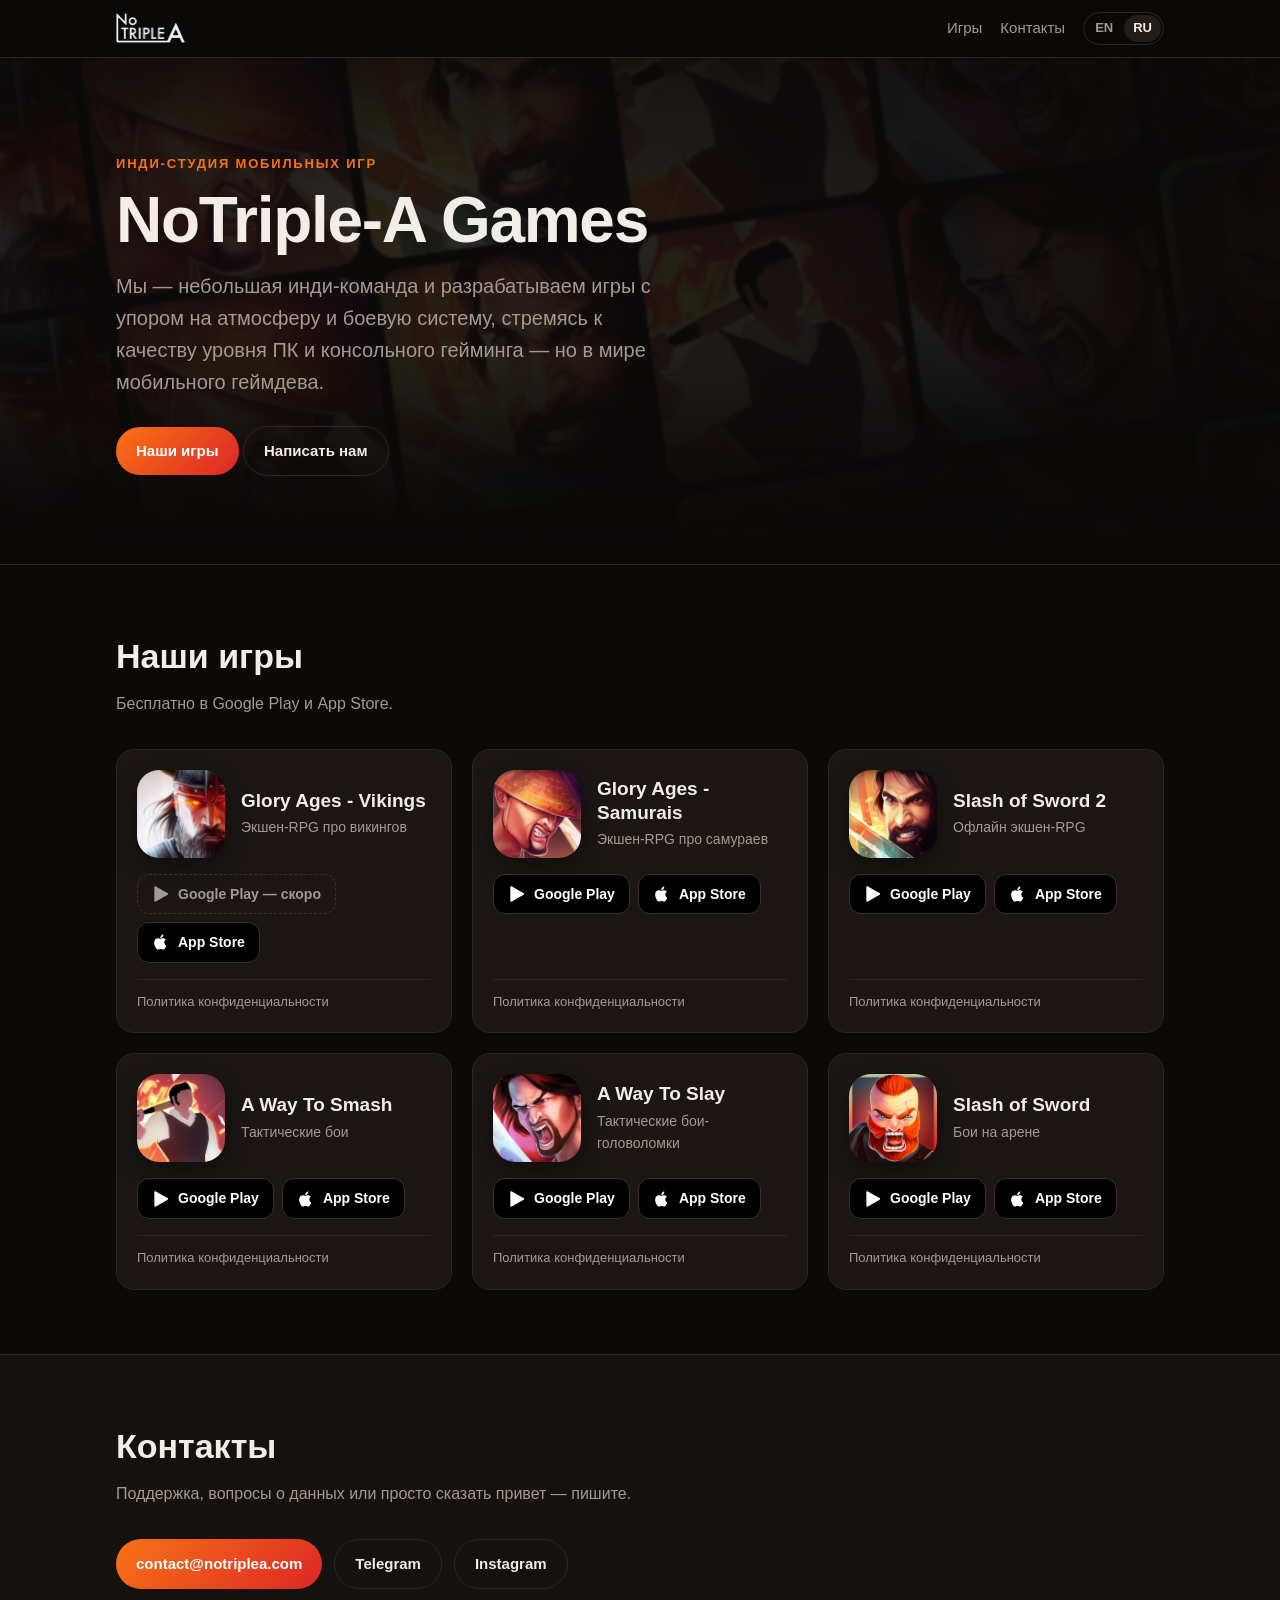
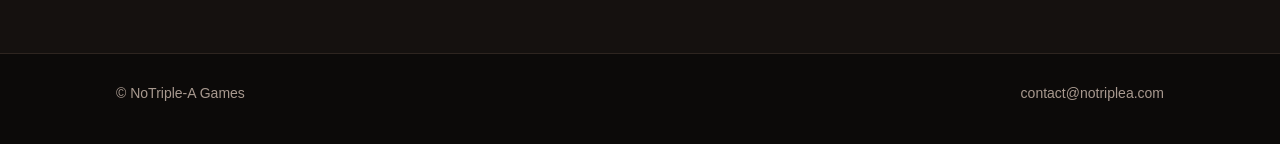
==== commit 3952c206: "Главная: заголовок целиком белый, текст от Влада Co-Authored-By: Claude Opus 5.5 <noreply@anthropic." ====
--- a/ru/index.html
+++ b/ru/index.html
@@ -29,8 +29,8 @@
   <div class="mosaic" aria-hidden="true"><img src="/assets/icons/glory-ages-vikings.jpg" alt=""><img src="/assets/icons/glory-ages-samurais.jpg" alt=""><img src="/assets/icons/slash-of-sword-2.jpg" alt=""><img src="/assets/icons/a-way-to-smash.jpg" alt=""><img src="/assets/icons/a-way-to-slay.jpg" alt=""><img src="/assets/icons/slash-of-sword.jpg" alt=""><img src="/assets/icons/glory-ages-vikings.jpg" alt=""><img src="/assets/icons/glory-ages-samurais.jpg" alt=""><img src="/assets/icons/slash-of-sword-2.jpg" alt=""><img src="/assets/icons/a-way-to-smash.jpg" alt=""><img src="/assets/icons/a-way-to-slay.jpg" alt=""><img src="/assets/icons/slash-of-sword.jpg" alt=""><img src="/assets/icons/glory-ages-vikings.jpg" alt=""><img src="/assets/icons/glory-ages-samurais.jpg" alt=""><img src="/assets/icons/slash-of-sword-2.jpg" alt=""><img src="/assets/icons/a-way-to-smash.jpg" alt=""><img src="/assets/icons/a-way-to-slay.jpg" alt=""><img src="/assets/icons/slash-of-sword.jpg" alt=""><img src="/assets/icons/glory-ages-vikings.jpg" alt=""><img src="/assets/icons/glory-ages-samurais.jpg" alt=""><img src="/assets/icons/slash-of-sword-2.jpg" alt=""><img src="/assets/icons/a-way-to-smash.jpg" alt=""><img src="/assets/icons/a-way-to-slay.jpg" alt=""><img src="/assets/icons/slash-of-sword.jpg" alt=""></div>
   <div class="content">
     <p class="eyebrow">Инди-студия мобильных игр</p>
-    <h1>NoTriple-A <span>Games</span></h1>
-    <p class="lead">Мы — небольшая инди-команда и делаем игры с упором на атмосферу и боевую систему. Подолгу возимся с анимациями, звуком и ощущением удара — пока драться не станет интересно нам самим.</p>
+    <h1>NoTriple-A Games</h1>
+    <p class="lead">Мы — небольшая инди-команда и разрабатываем игры с упором на атмосферу и боевую систему, стремясь к качеству уровня ПК и консольного гейминга — но в мире мобильного геймдева.</p>
     <a class="btn" href="#games">Наши игры</a>
     <a class="btn ghost" href="#contact">Написать нам</a>
   </div>
